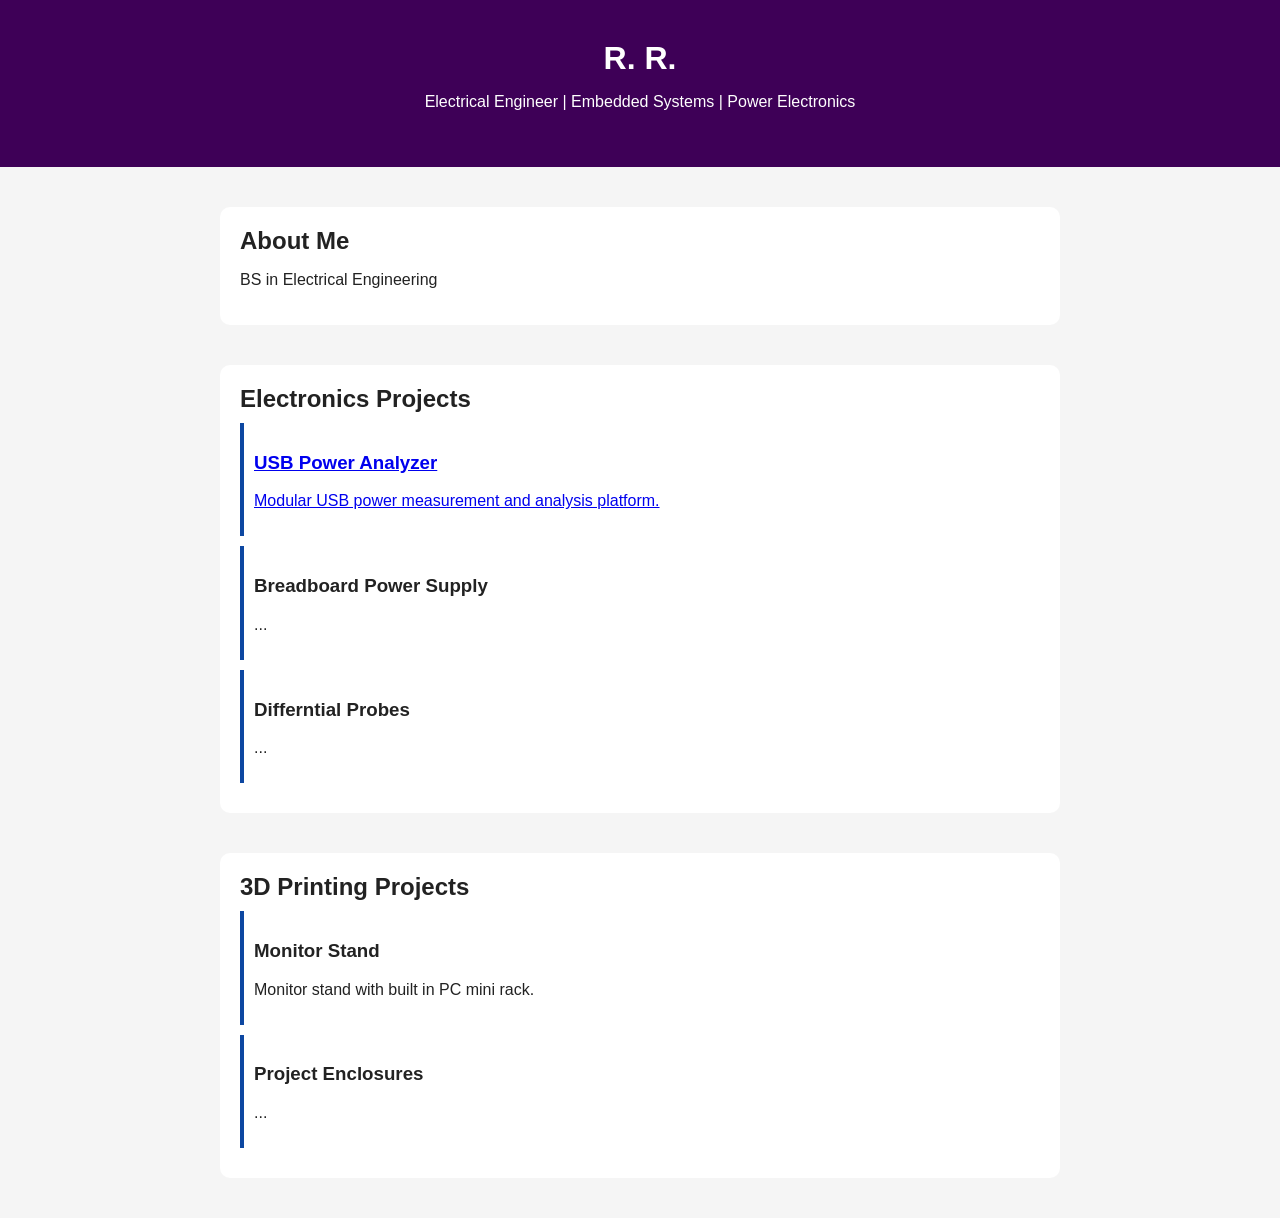
==== index.html @ cbf3d033 "Update index.html" ====
<!DOCTYPE html>
<html lang="en">
<head>
  <meta charset="UTF-8" />
  <meta name="viewport" content="width=device-width, initial-scale=1.0" />
  <title>R. R. | Portfolio</title>

  <style>
    body {
      font-family: Arial, sans-serif;
      margin: 0;
      padding: 0;
      background: #f5f5f5;
      color: #222;
    }

    header {
      background: #3e0057;
      color: white;
      padding: 40px;
      text-align: center;
    }

    section {
      max-width: 800px;
      margin: 40px auto;
      background: white;
      padding: 20px;
      border-radius: 10px;
    }

    h1, h2 {
      margin: 0 0 10px 0;
    }

    .links a {
      margin-right: 15px;
      color: #0d47a1;
      text-decoration: none;
      font-weight: bold;
    }

    .card {
      padding: 10px;
      border-left: 4px solid #0d47a1;
      margin-bottom: 10px;
    }
  </style>
</head>

<body>

  <header>
    <h1>R. R.</h1>
    <p>Electrical Engineer | Embedded Systems | Power Electronics</p>
    
    </div>
  </header>

  <section>
    <h2>About Me</h2>
    <p>
      BS in Electrical Engineering 
    </p>
  </section>

  <section>
    <h2>Electronics Projects</h2>

    <div class="card">
    <a href="usb-power-analyzer.html">
    <h3>USB Power Analyzer</h3>
    <p>Modular USB power measurement and analysis platform.</p>
    </a>
    </div>

    <div class="card">
      <h3>Breadboard Power Supply</h3>
      <p>...</p>
    </div>

    <div class="card">
      <h3>Differntial Probes</h3>
      <p>...</p>
    </div>

  </section>

  <section>
    <h2>3D Printing Projects</h2> 
    
    <div class="card">
      <h3>Monitor Stand</h3>
      <p>Monitor stand with built in PC mini rack.</p>
    </div>
    
    <div class="card">
      <h3>Project Enclosures</h3>
      <p>...</p>
    </div>

  </section>

</body>
</html>
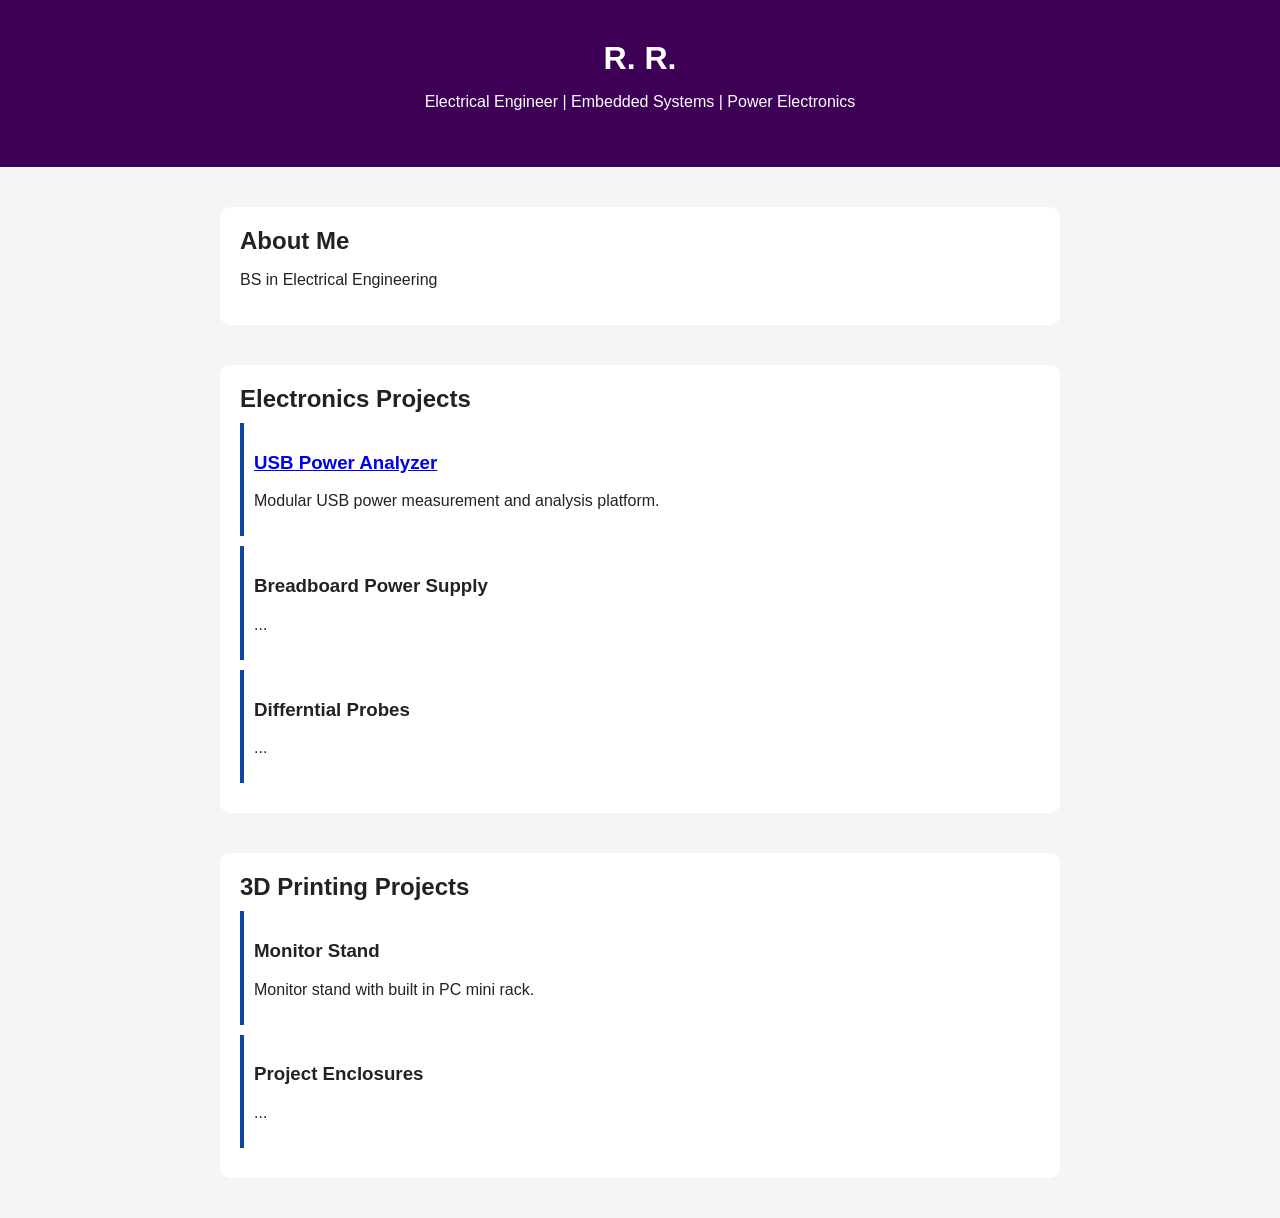
==== commit 27a39095: "Update index.html" ====
--- a/index.html
+++ b/index.html
@@ -68,10 +68,10 @@
     <h2>Electronics Projects</h2>
 
     <div class="card">
-    <a href="usb-power-analyzer.html">
-    <h3>USB Power Analyzer</h3>
+    <h3>
+    <a href="usb-power-analyzer.html">USB Power Analyzer</a>
+    </h3>
     <p>Modular USB power measurement and analysis platform.</p>
-    </a>
     </div>
 
     <div class="card">
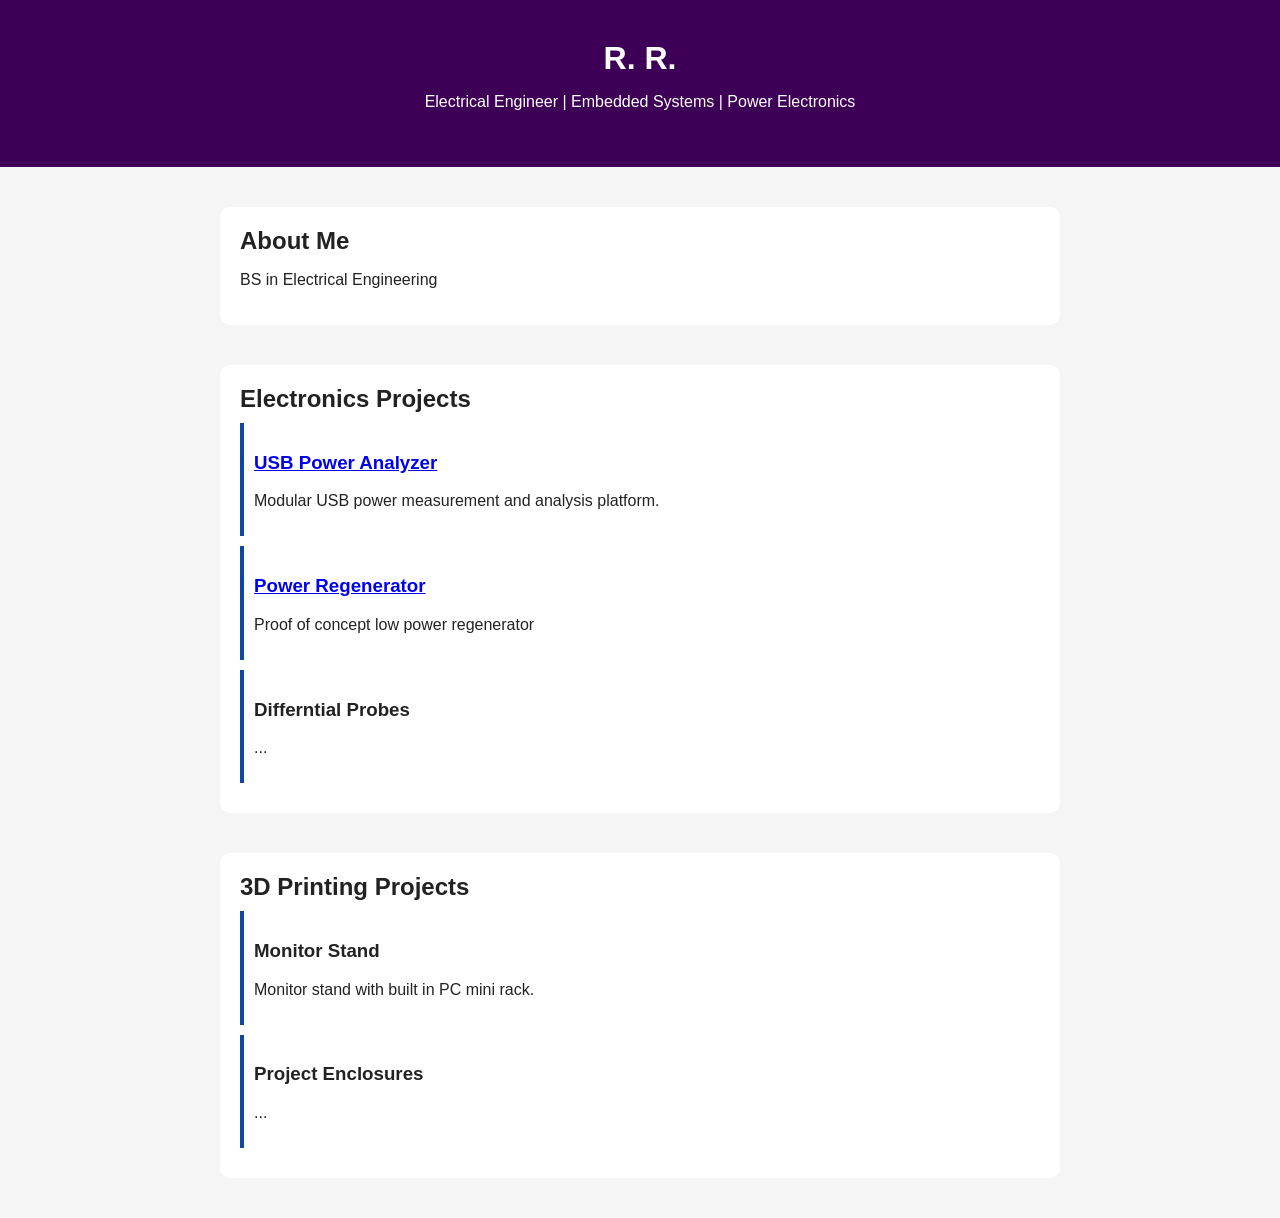
==== commit efc71578: "Update index.html" ====
--- a/index.html
+++ b/index.html
@@ -74,9 +74,11 @@
     <p>Modular USB power measurement and analysis platform.</p>
     </div>
 
-    <div class="card">
-      <h3>Breadboard Power Supply</h3>
-      <p>...</p>
+    <div class="card"> 
+    <h3>
+    <a href="power-regenerator.html">Power Regenerator</a>
+    </h3>
+    <p>Proof of concept low power regenerator</p>
     </div>
 
     <div class="card">
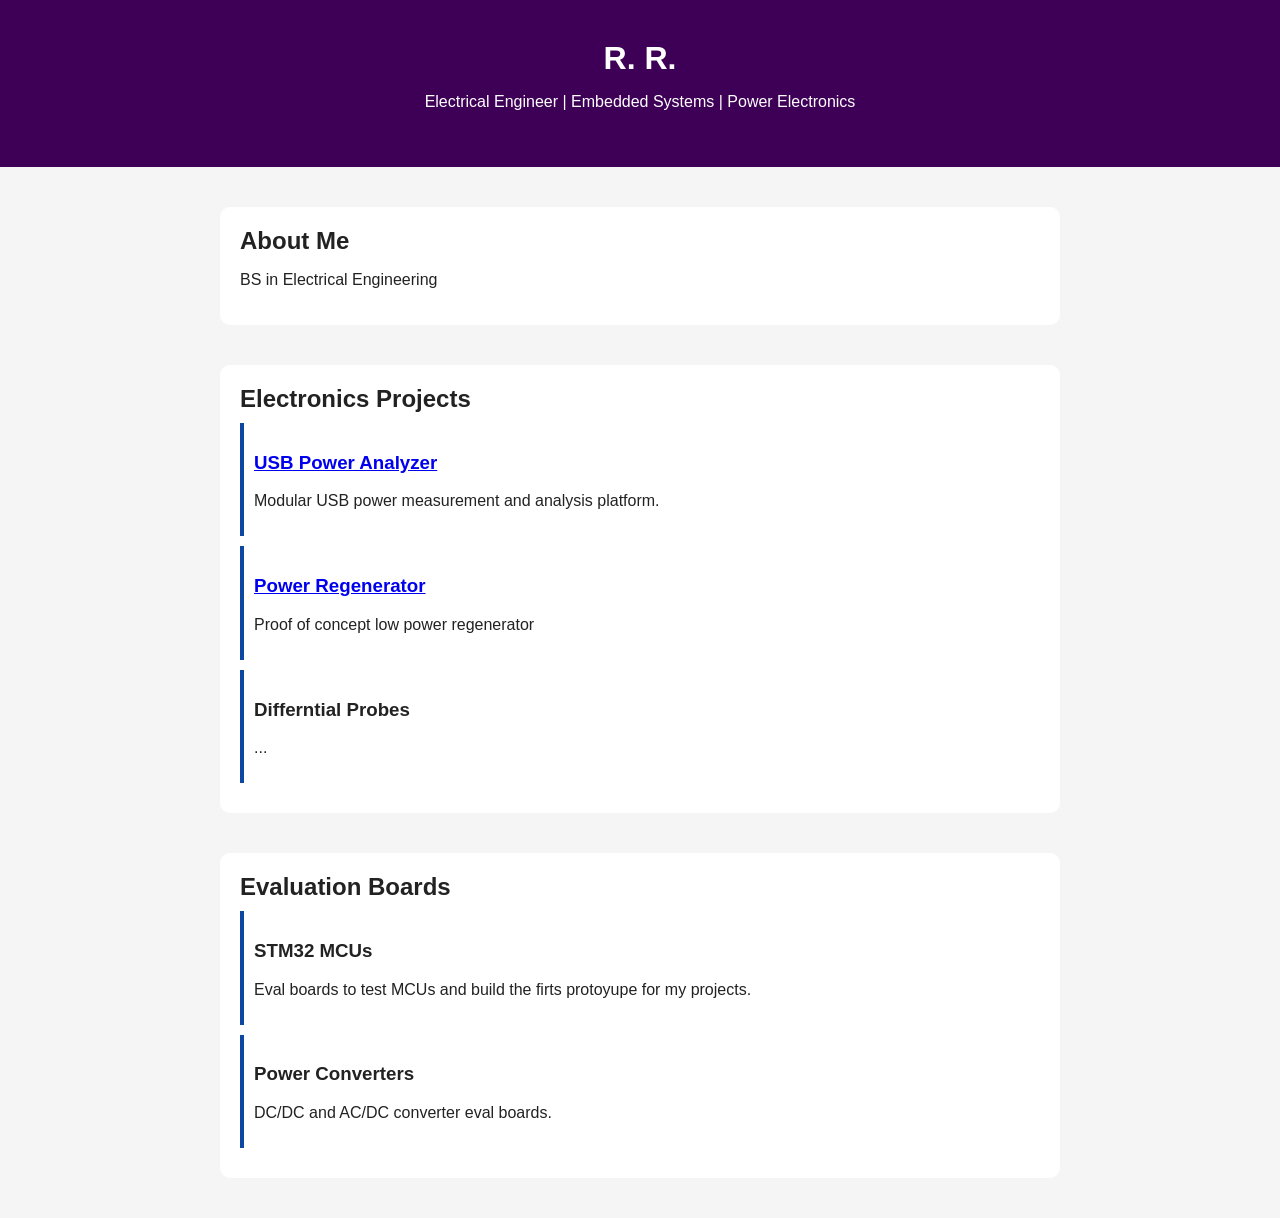
==== commit 880d4d1a: "Update index.html Changed 3d printing project section to eval board section" ====
--- a/index.html
+++ b/index.html
@@ -89,16 +89,16 @@
   </section>
 
   <section>
-    <h2>3D Printing Projects</h2> 
+    <h2>Evaluation Boards</h2> 
     
     <div class="card">
-      <h3>Monitor Stand</h3>
-      <p>Monitor stand with built in PC mini rack.</p>
+      <h3>STM32 MCUs</h3>
+      <p>Eval boards to test MCUs and build the firts protoyupe for my projects.</p>
     </div>
     
     <div class="card">
-      <h3>Project Enclosures</h3>
-      <p>...</p>
+      <h3>Power Converters</h3>
+      <p>DC/DC and AC/DC converter eval boards.</p>
     </div>
 
   </section>
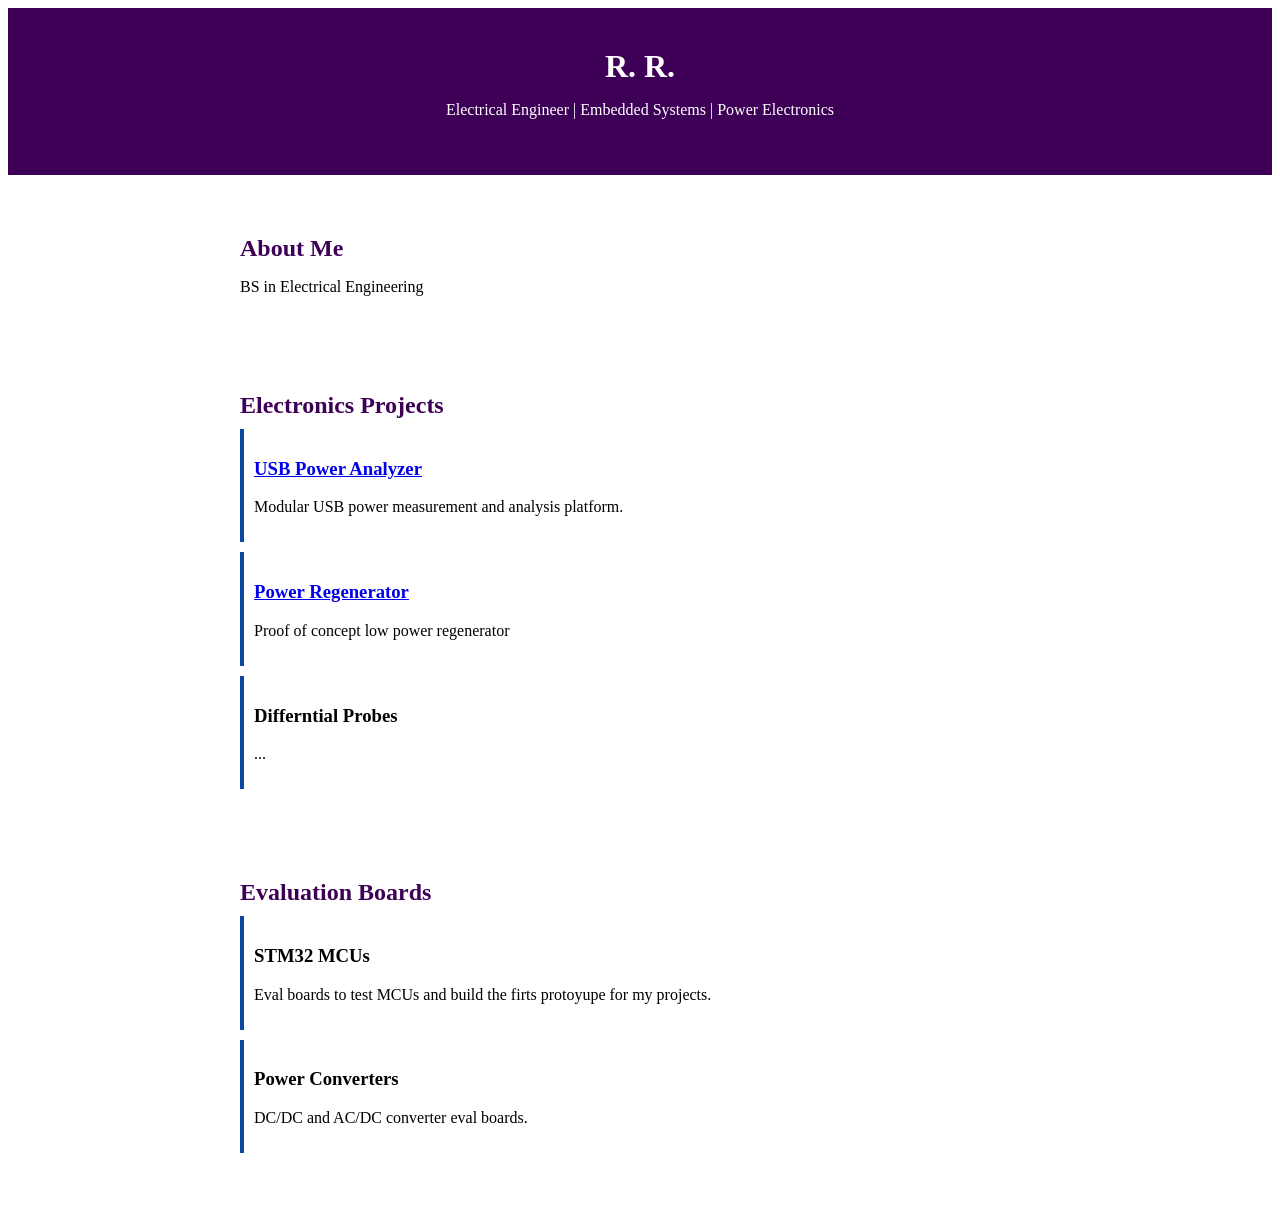
==== commit bcca3e50: "Testing with .css file" ====
--- a/index.html
+++ b/index.html
@@ -4,48 +4,10 @@
   <meta charset="UTF-8" />
   <meta name="viewport" content="width=device-width, initial-scale=1.0" />
   <title>R. R. | Portfolio</title>
+  
+  <link rel="stylesheet" href="style.css">
 
-  <style>
-    body {
-      font-family: Arial, sans-serif;
-      margin: 0;
-      padding: 0;
-      background: #f5f5f5;
-      color: #222;
-    }
 
-    header {
-      background: #3e0057;
-      color: white;
-      padding: 40px;
-      text-align: center;
-    }
-
-    section {
-      max-width: 800px;
-      margin: 40px auto;
-      background: white;
-      padding: 20px;
-      border-radius: 10px;
-    }
-
-    h1, h2 {
-      margin: 0 0 10px 0;
-    }
-
-    .links a {
-      margin-right: 15px;
-      color: #0d47a1;
-      text-decoration: none;
-      font-weight: bold;
-    }
-
-    .card {
-      padding: 10px;
-      border-left: 4px solid #0d47a1;
-      margin-bottom: 10px;
-    }
-  </style>
 </head>
 
 <body>
--- a/style.css
+++ b/style.css
@@ -0,0 +1,84 @@
+<style>
+
+body {
+  font-family: Arial, sans-serif;
+  margin: 0;
+  padding: 0;
+  background: #f5f5f5;
+  color: #222;
+}
+
+header {
+  background: #3e0057;
+  color: white;
+  padding: 40px;
+  text-align: center;
+}
+
+section {
+  max-width: 800px;
+  margin: 40px auto;
+  background: white;
+  padding: 20px;
+  border-radius: 10px;
+}
+
+h1, h2 {
+  margin: 0 0 10px 0;
+}
+
+h2 {
+  color: #3e0057;
+}
+
+.links a {
+  margin-right: 15px;
+  color: #0d47a1;
+  text-decoration: none;
+  font-weight: bold;
+}
+
+.card {
+  padding: 10px;
+  border-left: 4px solid #0d47a1;
+  margin-bottom: 10px;
+}
+
+img {
+  max-width: 100%;
+  height: auto;
+}
+
+/* Back to main page */
+
+.back-link {
+  display: block;
+  max-width: 800px;
+  margin: 20px auto;
+  color: #3e0057;
+  text-decoration: none;
+}
+
+.back-link:hover {
+  text-decoration: underline;
+}
+
+/* Tables */
+
+table {
+  width: 100%;
+  border-collapse: collapse;
+  margin: 20px 0;
+}
+
+th, td {
+  border: 1px solid #ddd;
+  padding: 10px;
+  text-align: left;
+}
+
+th {
+  font-weight: bold;
+}
+
+  </style>
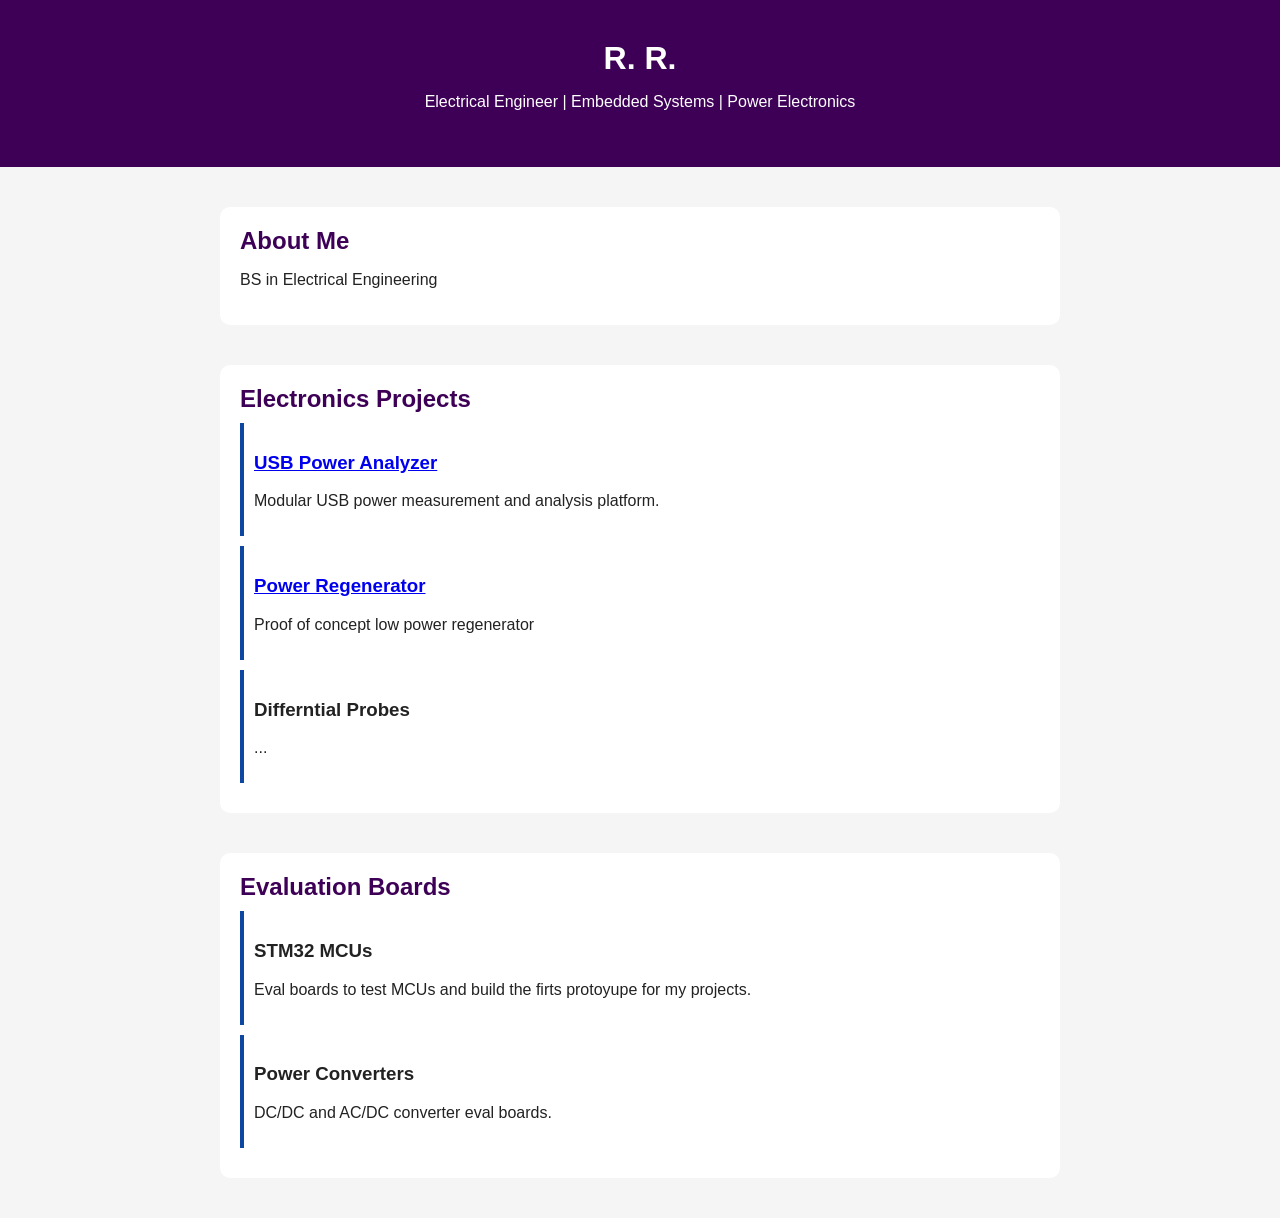
==== commit 3fd45d7b: "test" ====
--- a/index.html
+++ b/index.html
@@ -15,8 +15,7 @@
   <header>
     <h1>R. R.</h1>
     <p>Electrical Engineer | Embedded Systems | Power Electronics</p>
-    
-    </div>
+   
   </header>
 
   <section>
--- a/style.css
+++ b/style.css
@@ -1,4 +1,3 @@
-<style>
 
 body {
   font-family: Arial, sans-serif;
@@ -81,4 +80,3 @@
   font-weight: bold;
 }
 
-  </style>
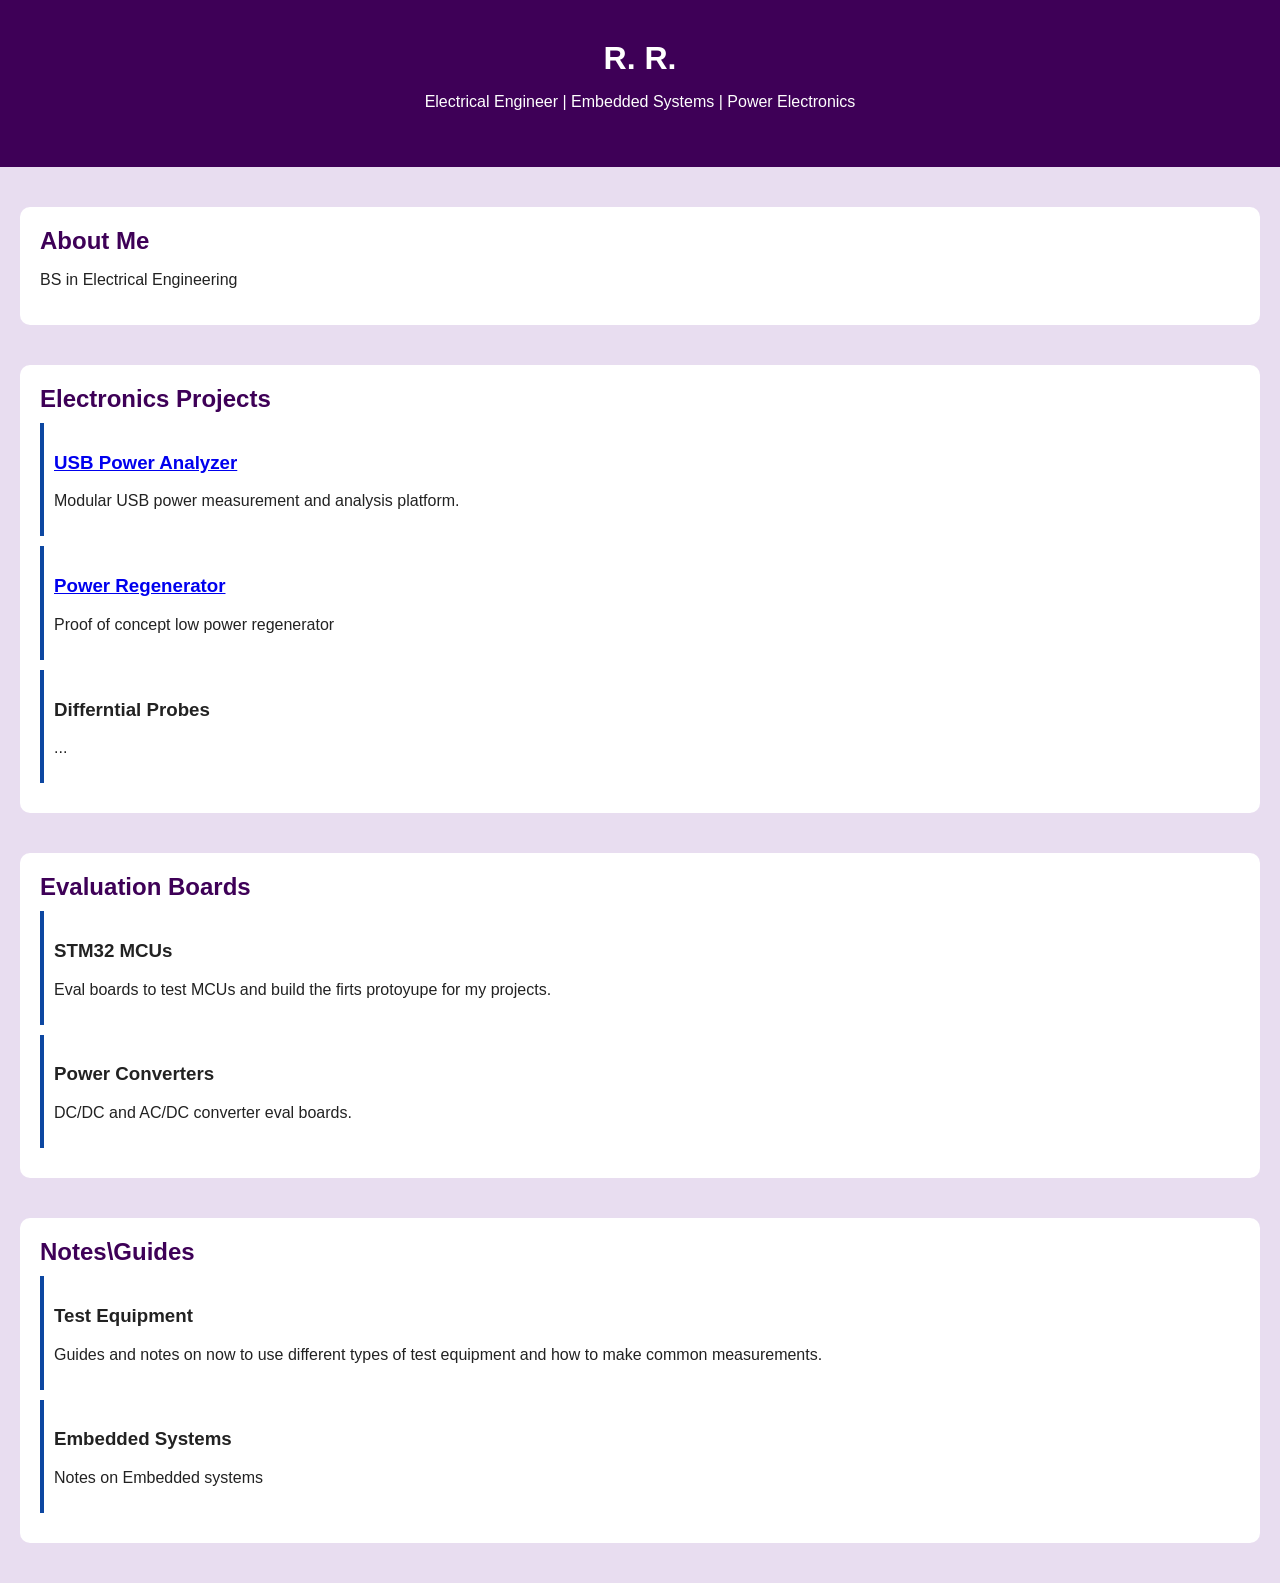
==== commit 3f78c0a4: "Update index.html" ====
--- a/index.html
+++ b/index.html
@@ -64,5 +64,20 @@
 
   </section>
 
+    <section>
+    <h2>Notes\Guides</h2> 
+    
+    <div class="card">
+      <h3>Test Equipment</h3>
+      <p>Guides and notes on now to use different types of test equipment and how to make common measurements.</p>
+    </div>
+    
+    <div class="card">
+      <h3>Embedded Systems</h3>
+      <p>Notes on Embedded systems</p>
+    </div>
+
+  </section>
+
 </body>
 </html>
--- a/style.css
+++ b/style.css
@@ -3,7 +3,7 @@
   font-family: Arial, sans-serif;
   margin: 0;
   padding: 0;
-  background: #f5f5f5;
+  background: #E8DDF0; /* #f5f5f5 */
   color: #222;
 }
 
@@ -15,7 +15,7 @@
 }
 
 section {
-  max-width: 800px;
+  max-width: 1200px;
   margin: 40px auto;
   background: white;
   padding: 20px;
@@ -52,7 +52,7 @@
 
 .back-link {
   display: block;
-  max-width: 800px;
+  max-width: 1200px;
   margin: 20px auto;
   color: #3e0057;
   text-decoration: none;
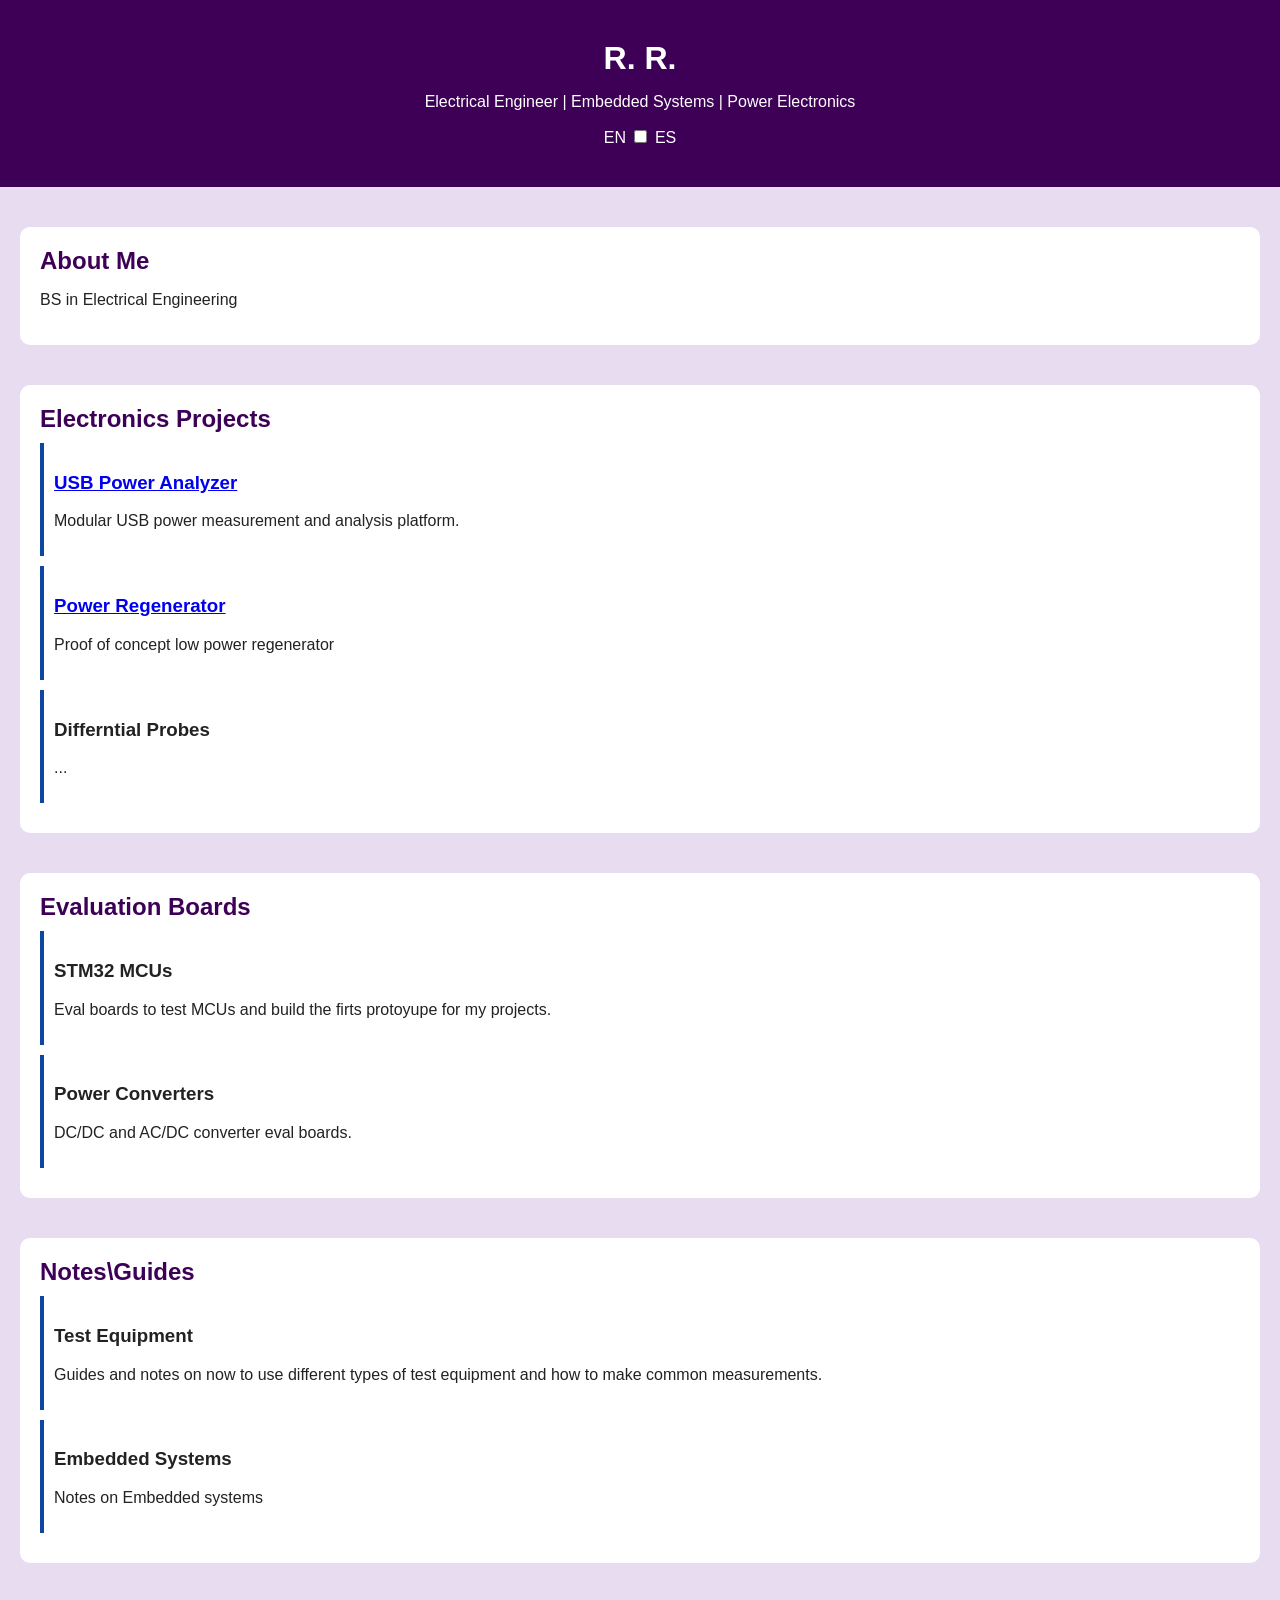
==== commit 32786a6e: "Update index.html" ====
--- a/index.html
+++ b/index.html
@@ -15,7 +15,16 @@
   <header>
     <h1>R. R.</h1>
     <p>Electrical Engineer | Embedded Systems | Power Electronics</p>
-   
+    <div class="language-switcher">
+    <span>EN</span>
+
+    <label class="switch">
+      <input type="checkbox" id="languageToggle">
+      <span class="slider"></span>
+    </label>
+
+    <span>ES</span>
+  </div>
   </header>
 
   <section>
